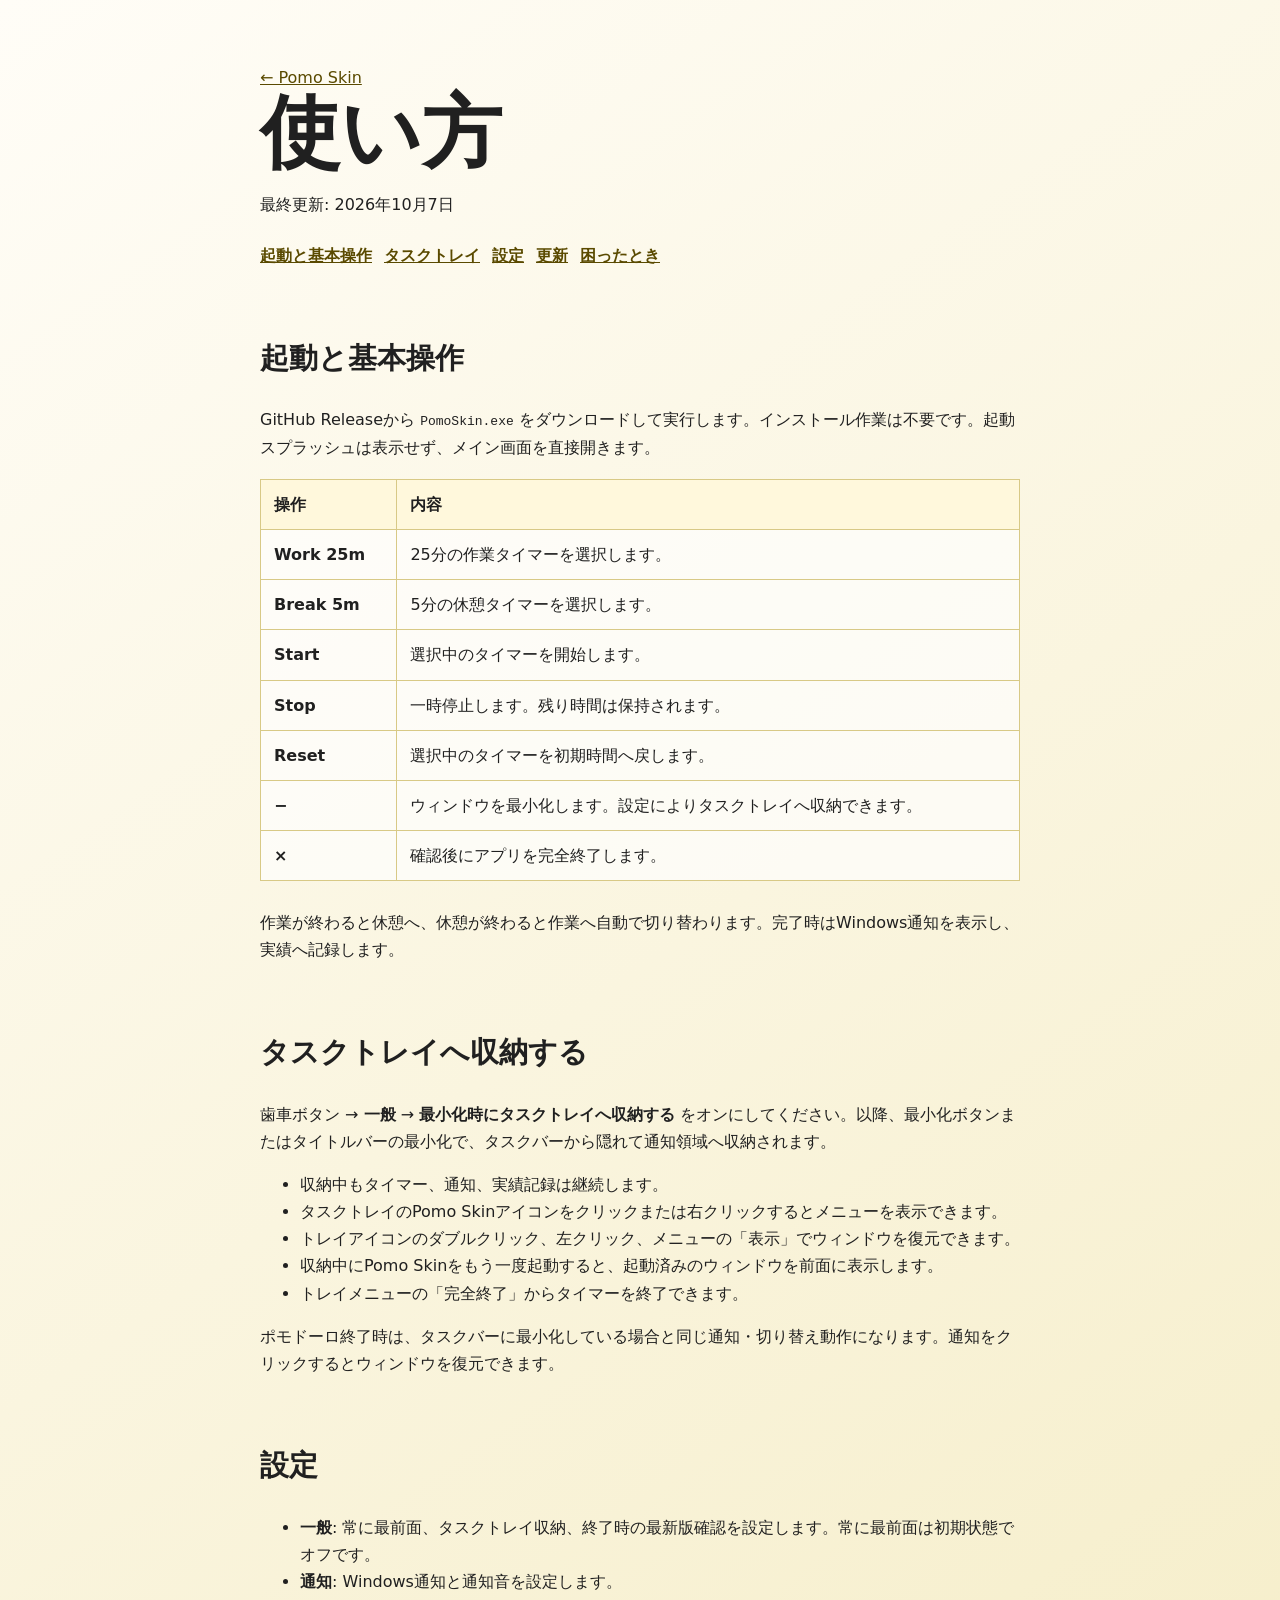
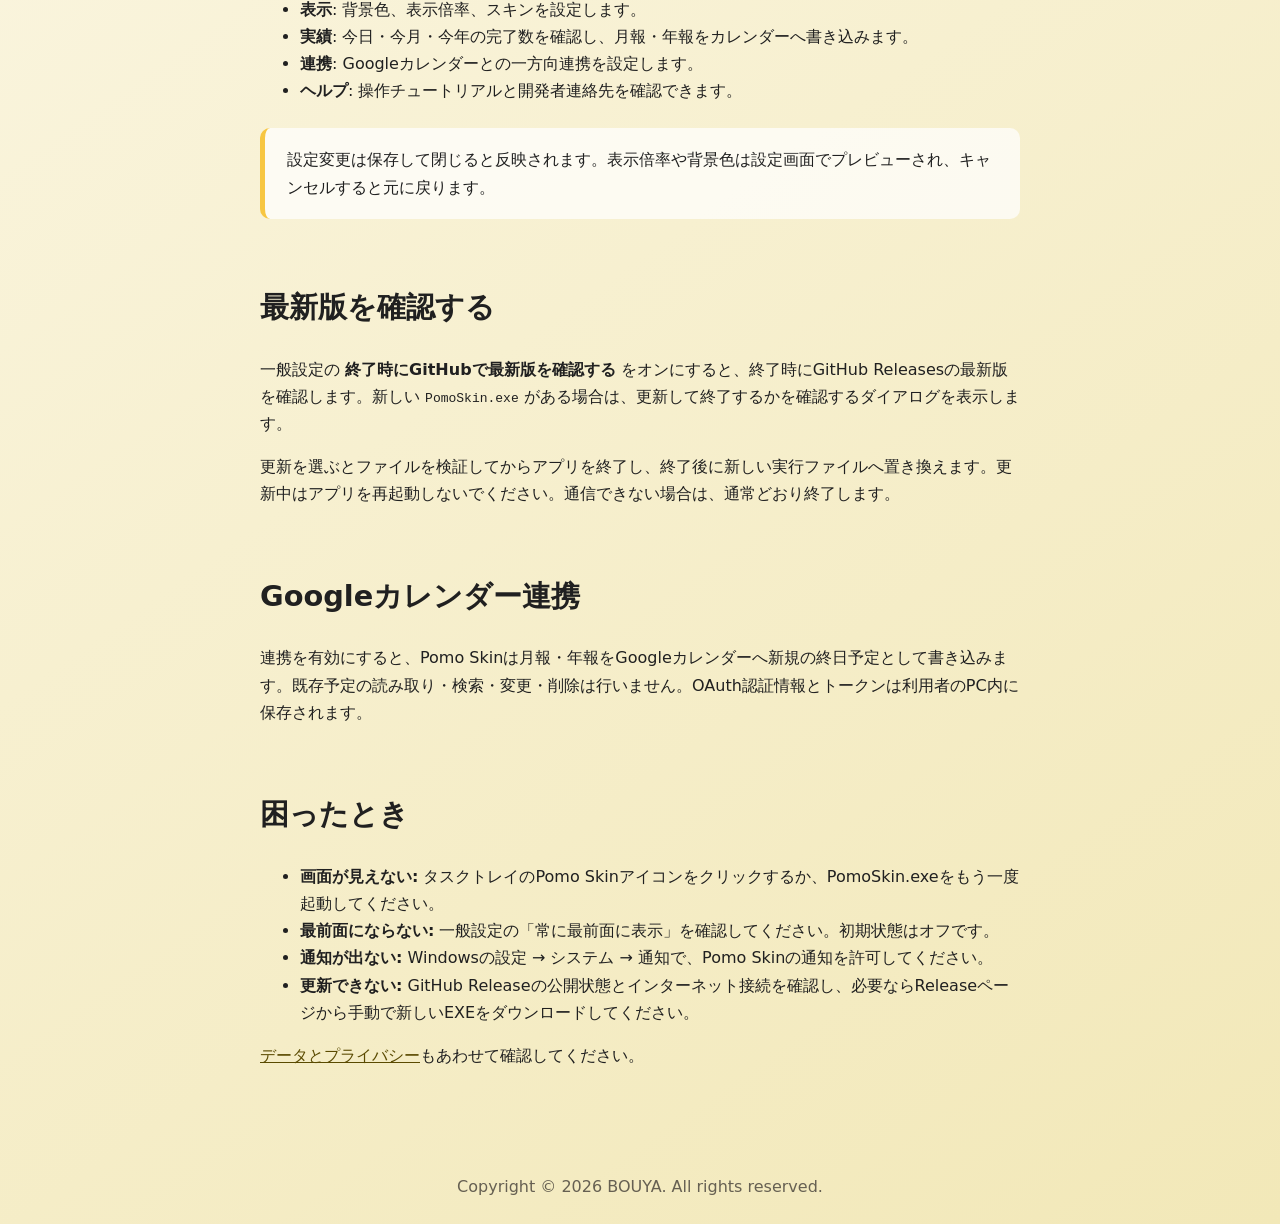
==== docs/manual.html @ 0aed3b07 "Publish Pomo Skin v0.3 preview" ====
<!doctype html>
<html lang="ja">
<head>
  <meta charset="utf-8">
  <meta name="viewport" content="width=device-width, initial-scale=1">
  <meta name="description" content="Pomo Skinの使い方・設定・トラブルシューティング">
  <title>使い方 | Pomo Skin</title>
  <link rel="stylesheet" href="styles.css">
</head>
<body>
  <main class="document">
    <a href="index.html">← Pomo Skin</a>
    <h1>使い方</h1>
    <p>最終更新: 2026年10月7日</p>

    <nav class="manual-nav" aria-label="説明書内リンク">
      <a href="#start">起動と基本操作</a>
      <a href="#tray">タスクトレイ</a>
      <a href="#settings">設定</a>
      <a href="#updates">更新</a>
      <a href="#troubleshooting">困ったとき</a>
    </nav>

    <h2 id="start">起動と基本操作</h2>
    <p>GitHub Releaseから <code>PomoSkin.exe</code> をダウンロードして実行します。インストール作業は不要です。起動スプラッシュは表示せず、メイン画面を直接開きます。</p>

    <table class="manual-table">
      <thead><tr><th>操作</th><th>内容</th></tr></thead>
      <tbody>
        <tr><td><strong>Work 25m</strong></td><td>25分の作業タイマーを選択します。</td></tr>
        <tr><td><strong>Break 5m</strong></td><td>5分の休憩タイマーを選択します。</td></tr>
        <tr><td><strong>Start</strong></td><td>選択中のタイマーを開始します。</td></tr>
        <tr><td><strong>Stop</strong></td><td>一時停止します。残り時間は保持されます。</td></tr>
        <tr><td><strong>Reset</strong></td><td>選択中のタイマーを初期時間へ戻します。</td></tr>
        <tr><td><strong>−</strong></td><td>ウィンドウを最小化します。設定によりタスクトレイへ収納できます。</td></tr>
        <tr><td><strong>×</strong></td><td>確認後にアプリを完全終了します。</td></tr>
      </tbody>
    </table>
    <p>作業が終わると休憩へ、休憩が終わると作業へ自動で切り替わります。完了時はWindows通知を表示し、実績へ記録します。</p>

    <h2 id="tray">タスクトレイへ収納する</h2>
    <p>歯車ボタン → <strong>一般</strong> → <strong>最小化時にタスクトレイへ収納する</strong> をオンにしてください。以降、最小化ボタンまたはタイトルバーの最小化で、タスクバーから隠れて通知領域へ収納されます。</p>
    <ul>
      <li>収納中もタイマー、通知、実績記録は継続します。</li>
      <li>タスクトレイのPomo Skinアイコンをクリックまたは右クリックするとメニューを表示できます。</li>
      <li>トレイアイコンのダブルクリック、左クリック、メニューの「表示」でウィンドウを復元できます。</li>
      <li>収納中にPomo Skinをもう一度起動すると、起動済みのウィンドウを前面に表示します。</li>
      <li>トレイメニューの「完全終了」からタイマーを終了できます。</li>
    </ul>
    <p>ポモドーロ終了時は、タスクバーに最小化している場合と同じ通知・切り替え動作になります。通知をクリックするとウィンドウを復元できます。</p>

    <h2 id="settings">設定</h2>
    <ul>
      <li><strong>一般</strong>: 常に最前面、タスクトレイ収納、終了時の最新版確認を設定します。常に最前面は初期状態でオフです。</li>
      <li><strong>通知</strong>: Windows通知と通知音を設定します。</li>
      <li><strong>表示</strong>: 背景色、表示倍率、スキンを設定します。</li>
      <li><strong>実績</strong>: 今日・今月・今年の完了数を確認し、月報・年報をカレンダーへ書き込みます。</li>
      <li><strong>連携</strong>: Googleカレンダーとの一方向連携を設定します。</li>
      <li><strong>ヘルプ</strong>: 操作チュートリアルと開発者連絡先を確認できます。</li>
    </ul>
    <div class="manual-note">設定変更は保存して閉じると反映されます。表示倍率や背景色は設定画面でプレビューされ、キャンセルすると元に戻ります。</div>

    <h2 id="updates">最新版を確認する</h2>
    <p>一般設定の <strong>終了時にGitHubで最新版を確認する</strong> をオンにすると、終了時にGitHub Releasesの最新版を確認します。新しい <code>PomoSkin.exe</code> がある場合は、更新して終了するかを確認するダイアログを表示します。</p>
    <p>更新を選ぶとファイルを検証してからアプリを終了し、終了後に新しい実行ファイルへ置き換えます。更新中はアプリを再起動しないでください。通信できない場合は、通常どおり終了します。</p>

    <h2 id="calendar">Googleカレンダー連携</h2>
    <p>連携を有効にすると、Pomo Skinは月報・年報をGoogleカレンダーへ新規の終日予定として書き込みます。既存予定の読み取り・検索・変更・削除は行いません。OAuth認証情報とトークンは利用者のPC内に保存されます。</p>

    <h2 id="troubleshooting">困ったとき</h2>
    <ul>
      <li><strong>画面が見えない:</strong> タスクトレイのPomo Skinアイコンをクリックするか、PomoSkin.exeをもう一度起動してください。</li>
      <li><strong>最前面にならない:</strong> 一般設定の「常に最前面に表示」を確認してください。初期状態はオフです。</li>
      <li><strong>通知が出ない:</strong> Windowsの設定 → システム → 通知で、Pomo Skinの通知を許可してください。</li>
      <li><strong>更新できない:</strong> GitHub Releaseの公開状態とインターネット接続を確認し、必要ならReleaseページから手動で新しいEXEをダウンロードしてください。</li>
    </ul>

    <p><a href="privacy.html">データとプライバシー</a>もあわせて確認してください。</p>
  </main>
  <footer>Copyright © 2026 BOUYA. All rights reserved.</footer>
</body>
</html>
---- docs/styles.css ----
:root {
  color-scheme: light;
  --cream: #f2e8b8;
  --yellow: #f7c642;
  --ink: #202020;
  --muted: #666052;
  --paper: #fffdf5;
  --line: #d8c986;
}

* { box-sizing: border-box; }

body {
  margin: 0;
  color: var(--ink);
  background: linear-gradient(145deg, #fffdf7, var(--cream));
  font-family: "Yu Gothic UI", "Noto Sans JP", system-ui, sans-serif;
  line-height: 1.7;
}

main {
  width: min(960px, calc(100% - 32px));
  margin: 0 auto;
  padding: 64px 0;
}

.hero {
  display: flex;
  align-items: center;
  gap: 36px;
  min-height: 360px;
}

.hero img {
  border-radius: 30px;
  box-shadow: 0 18px 45px rgba(62, 51, 16, .18);
}

h1 { margin: 0; font-size: clamp(2.5rem, 7vw, 5rem); line-height: 1.05; }
h2 { margin-top: 64px; font-size: 1.8rem; }
h3 { margin-top: 0; }
.eyebrow { color: var(--muted); font-weight: 700; letter-spacing: .12em; text-transform: uppercase; }
.lead { max-width: 620px; font-size: 1.2rem; }

.download-card {
  display: flex;
  align-items: center;
  justify-content: space-between;
  gap: 28px;
  margin-top: 28px;
  padding: 30px;
  background: rgba(255, 255, 255, .86);
  border: 2px solid var(--yellow);
  border-radius: 22px;
  box-shadow: 0 12px 30px rgba(62, 51, 16, .12);
}

.download-card h2 { margin: 0 0 8px; }
.download-card p { margin-bottom: 0; }

.download-actions {
  display: flex;
  flex-wrap: wrap;
  flex-shrink: 0;
  gap: 10px;
}

.button {
  display: inline-flex;
  align-items: center;
  justify-content: center;
  min-height: 46px;
  padding: 10px 18px;
  border-radius: 10px;
  font-weight: 700;
  text-decoration: none;
}

.button-primary { color: white; background: var(--ink); }
.button-primary:hover { background: #403b2f; }
.button-secondary { color: var(--ink); background: #fff8dc; border: 1px solid var(--line); }
.button-secondary:hover { background: #ffefb5; }
.button[aria-disabled="true"] { color: #8b8778; background: #e9e6da; border-color: #d4d0c2; pointer-events: none; }

.download-status { margin-top: 18px; color: var(--muted); font-size: .92rem; }

.grid {
  display: grid;
  grid-template-columns: repeat(2, minmax(0, 1fr));
  gap: 18px;
}

article {
  padding: 24px;
  background: rgba(255, 255, 255, .72);
  border: 1px solid var(--line);
  border-radius: 18px;
}

.actions { display: flex; flex-wrap: wrap; gap: 12px; margin-top: 56px; }
.actions a {
  padding: 11px 18px;
  color: white;
  background: var(--ink);
  border-radius: 10px;
  text-decoration: none;
}

a { color: #5a4a00; }
.document { max-width: 760px; min-height: calc(100vh - 100px); }
.manual-nav { display: flex; flex-wrap: wrap; gap: 12px; margin: 24px 0 48px; }
.manual-nav a { font-weight: 700; }
.manual-note {
  margin: 24px 0;
  padding: 18px 22px;
  background: rgba(255, 255, 255, .72);
  border-left: 5px solid var(--yellow);
  border-radius: 10px;
}
.manual-table {
  width: 100%;
  border-collapse: collapse;
  margin: 18px 0 28px;
  background: rgba(255, 255, 255, .68);
}
.manual-table th, .manual-table td { padding: 11px 13px; border: 1px solid var(--line); text-align: left; vertical-align: top; }
.manual-table th { background: #fff8dc; }
kbd { padding: 2px 7px; border: 1px solid var(--line); border-radius: 5px; background: #fffdf5; font-family: inherit; }
footer { padding: 24px; color: var(--muted); text-align: center; }

@media (max-width: 640px) {
  main { padding-top: 36px; }
  .hero { align-items: flex-start; flex-direction: column; gap: 24px; }
  .hero img { width: 112px; height: 112px; }
  .grid { grid-template-columns: 1fr; }
  .download-card { align-items: flex-start; flex-direction: column; padding: 24px; }
  .download-actions { width: 100%; }
  .button { flex: 1 1 100%; }
}
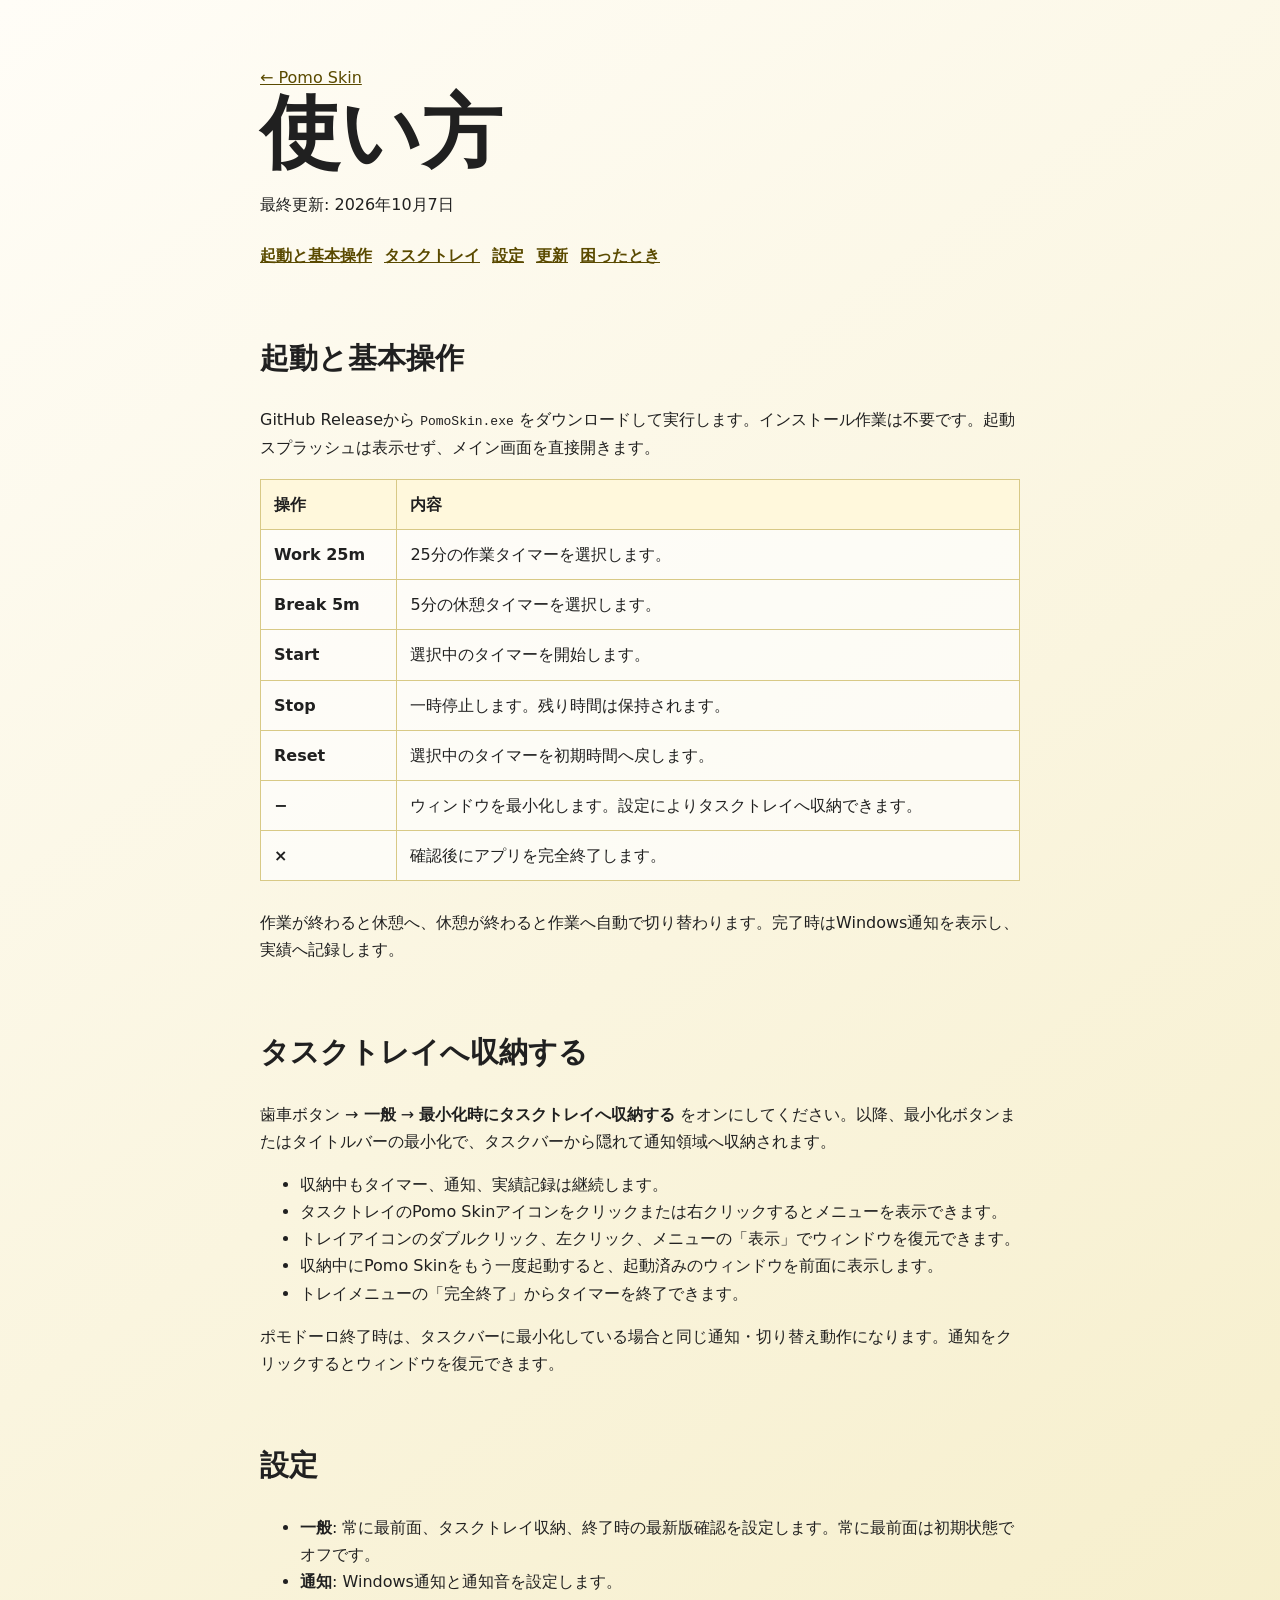
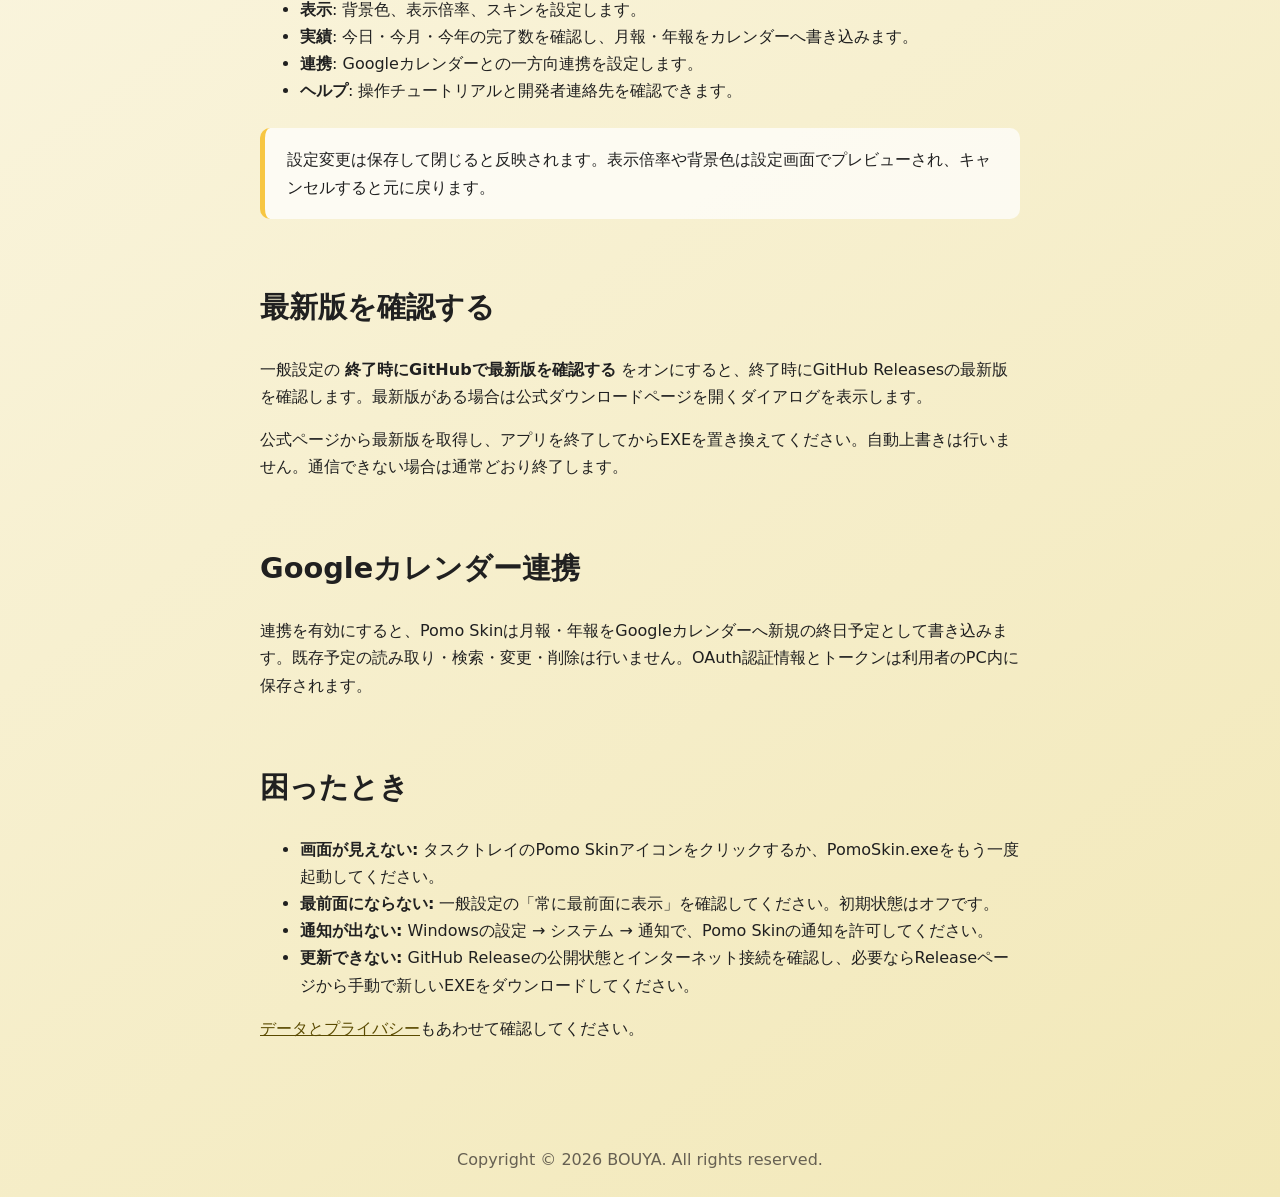
==== commit 7681a7de: "Replace shell-based self-update with official release download" ====
--- a/docs/manual.html
+++ b/docs/manual.html
@@ -61,8 +61,8 @@
     <div class="manual-note">設定変更は保存して閉じると反映されます。表示倍率や背景色は設定画面でプレビューされ、キャンセルすると元に戻ります。</div>
 
     <h2 id="updates">最新版を確認する</h2>
-    <p>一般設定の <strong>終了時にGitHubで最新版を確認する</strong> をオンにすると、終了時にGitHub Releasesの最新版を確認します。新しい <code>PomoSkin.exe</code> がある場合は、更新して終了するかを確認するダイアログを表示します。</p>
-    <p>更新を選ぶとファイルを検証してからアプリを終了し、終了後に新しい実行ファイルへ置き換えます。更新中はアプリを再起動しないでください。通信できない場合は、通常どおり終了します。</p>
+    <p>一般設定の <strong>終了時にGitHubで最新版を確認する</strong> をオンにすると、終了時にGitHub Releasesの最新版を確認します。最新版がある場合は公式ダウンロードページを開くダイアログを表示します。</p>
+    <p>公式ページから最新版を取得し、アプリを終了してからEXEを置き換えてください。自動上書きは行いません。通信できない場合は通常どおり終了します。</p>
 
     <h2 id="calendar">Googleカレンダー連携</h2>
     <p>連携を有効にすると、Pomo Skinは月報・年報をGoogleカレンダーへ新規の終日予定として書き込みます。既存予定の読み取り・検索・変更・削除は行いません。OAuth認証情報とトークンは利用者のPC内に保存されます。</p>
